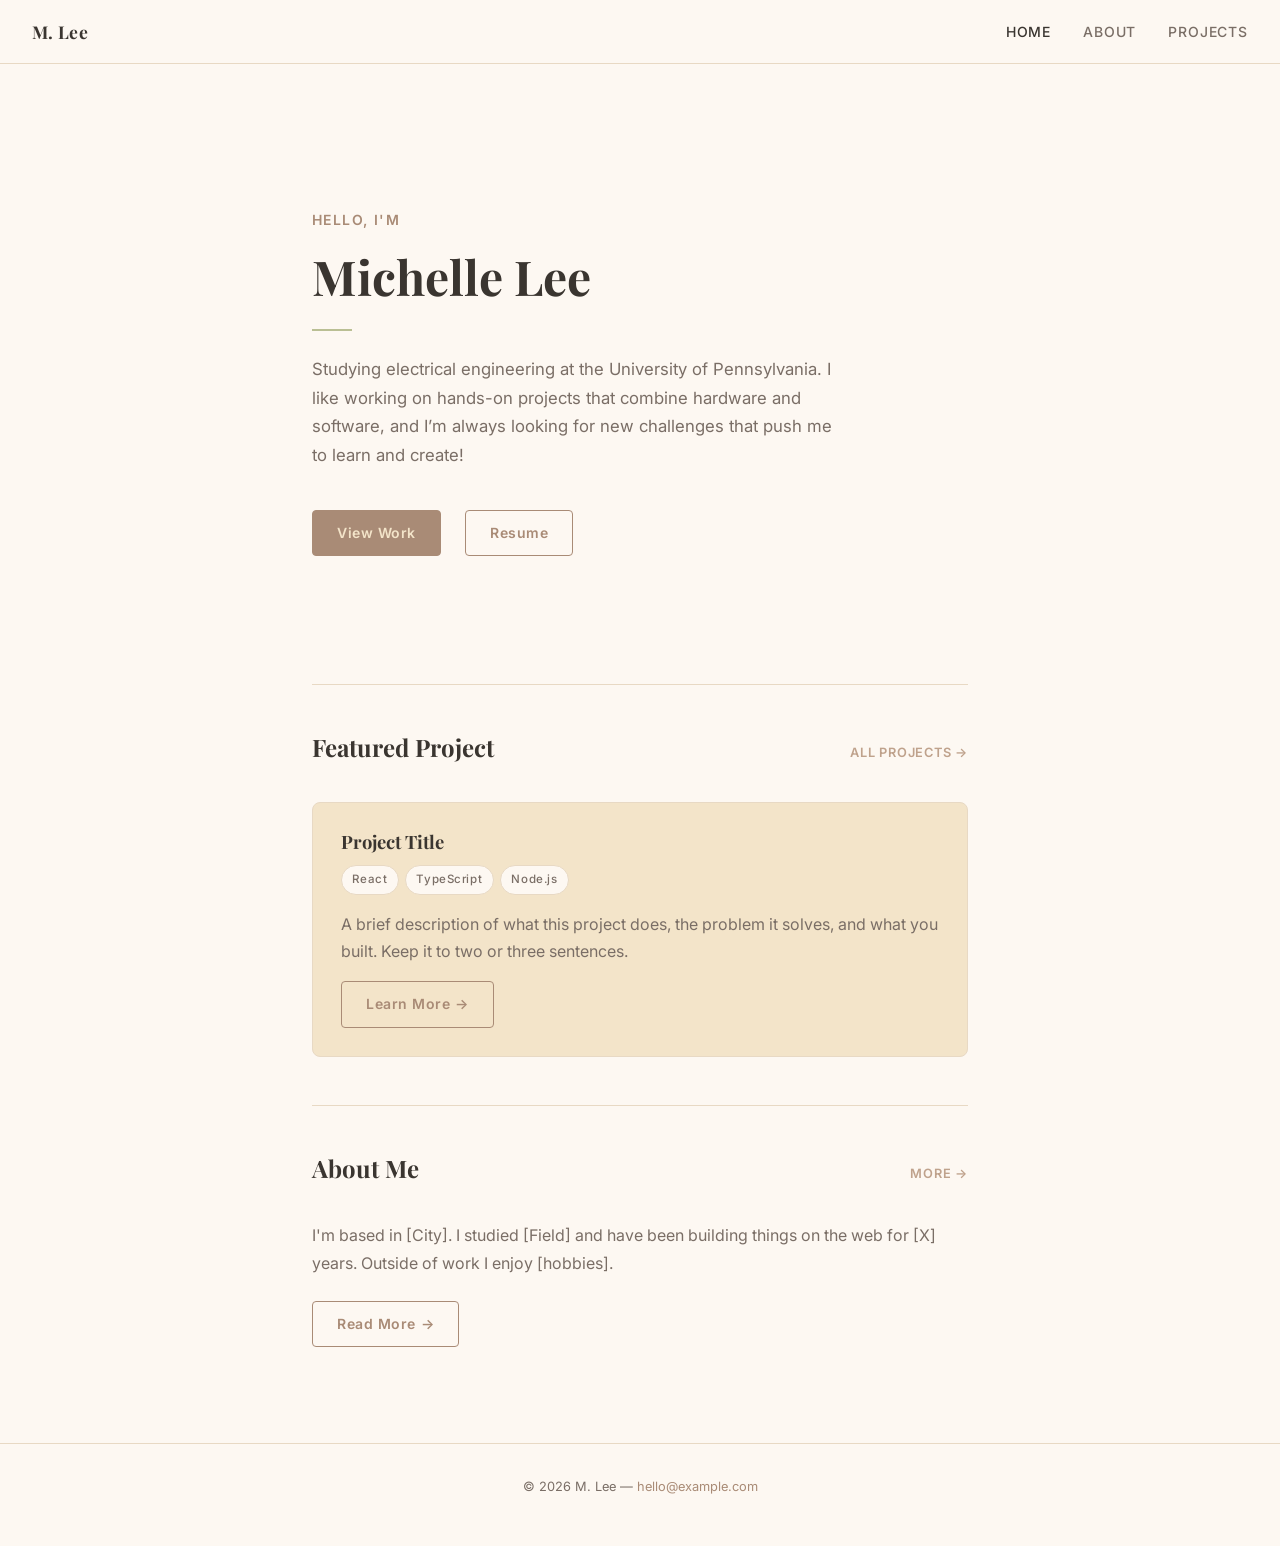
==== index.html @ f1407e78 "update about me" ====
<!DOCTYPE html>
<html lang="en">
<head>
  <meta charset="UTF-8" />
  <meta name="viewport" content="width=device-width, initial-scale=1.0" />
  <title>M. Lee — Portfolio</title>
  <link rel="preconnect" href="https://fonts.googleapis.com" />
  <link rel="preconnect" href="https://fonts.gstatic.com" crossorigin />
  <link href="https://fonts.googleapis.com/css2?family=Inter:wght@400;500;600&family=Playfair+Display:wght@700&display=swap" rel="stylesheet" />
  <link rel="stylesheet" href="style.css" />
</head>
<body>

  <nav>
    <a href="index.html" class="nav-logo">M. Lee</a>
    <ul class="nav-links">
      <li><a href="index.html" class="active">Home</a></li>
      <li><a href="about.html">About</a></li>
      <li><a href="projects.html">Projects</a></li>
    </ul>
  </nav>

  <main class="page">

    <!-- Hero -->
    <section class="hero">
      <p class="hero-greeting">Hello, I'm</p>
      <h1>Michelle Lee</h1>
      <div class="divider"></div>
      <p class="hero-sub">
        Studying electrical engineering at the University of Pennsylvania. I like 
        working on hands-on projects that combine hardware and software, and I’m 
        always looking for new challenges that push me to learn and create!
      </p>
      <div class="hero-actions">
        <a href="projects.html" class="btn btn-primary">View Work</a>
        <a href="resume.pdf" class="btn btn-outline" target="_blank">Resume</a>
      </div>
    </section>

    <!-- Featured project teaser -->
    <section class="section">
      <div class="section-header">
        <h2>Featured Project</h2>
        <a href="projects.html" class="section-link">All Projects →</a>
      </div>
      <div class="featured-card">
        <h3>Project Title</h3>
        <div class="tag-list">
          <span class="tag">React</span>
          <span class="tag">TypeScript</span>
          <span class="tag">Node.js</span>
        </div>
        <p>
          A brief description of what this project does, the problem it solves,
          and what you built. Keep it to two or three sentences.
        </p>
        <a href="projects.html" class="btn btn-outline" style="margin-left:0;">Learn More →</a>
      </div>
    </section>

    <!-- About teaser -->
    <section class="section">
      <div class="section-header">
        <h2>About Me</h2>
        <a href="about.html" class="section-link">More →</a>
      </div>
      <p>
        I'm based in [City]. I studied [Field] and have been building things on
        the web for [X] years. Outside of work I enjoy [hobbies].
      </p>
      <a href="about.html" class="btn btn-outline" style="margin-left:0; margin-top:0.5rem;">Read More →</a>
    </section>

  </main>

  <footer>
    <p>
      &copy; 2026 M. Lee &mdash;
      <a href="mailto:hello@example.com">hello@example.com</a>
    </p>
  </footer>

</body>
</html>
---- style.css ----
/* =====================
   Reset & Base
   ===================== */
*, *::before, *::after {
  box-sizing: border-box;
  margin: 0;
  padding: 0;
}

:root {
  --clay:    #A98B76;
  --sand:    #BFA28C;
  --cream:   #F3E4C9;
  --sage:    #BABF94;
  --text:    #3a3530;
  --muted:   #7a6e66;
  --bg:      #fdf8f2;
  --border:  #e8d9c4;

  --font-sans: 'Inter', system-ui, sans-serif;
  --font-serif: 'Playfair Display', Georgia, serif;

  --max-w: 720px;
  --nav-h: 64px;
}

html {
  scroll-behavior: smooth;
}

body {
  font-family: var(--font-sans);
  background: var(--bg);
  color: var(--text);
  line-height: 1.7;
  font-size: 16px;
}

img {
  display: block;
  max-width: 100%;
}

a {
  color: var(--clay);
  text-decoration: none;
  transition: color 0.2s;
}

a:hover {
  color: var(--text);
}

/* =====================
   Nav
   ===================== */
nav {
  position: sticky;
  top: 0;
  z-index: 100;
  height: var(--nav-h);
  background: var(--bg);
  border-bottom: 1px solid var(--border);
  display: flex;
  align-items: center;
  justify-content: space-between;
  padding: 0 2rem;
}

.nav-logo {
  font-family: var(--font-serif);
  font-size: 1.1rem;
  font-weight: 700;
  color: var(--text);
  letter-spacing: 0.02em;
}

.nav-links {
  display: flex;
  gap: 2rem;
  list-style: none;
}

.nav-links a {
  font-size: 0.875rem;
  letter-spacing: 0.06em;
  text-transform: uppercase;
  color: var(--muted);
  font-weight: 500;
}

.nav-links a:hover,
.nav-links a.active {
  color: var(--text);
}

/* =====================
   Page Wrapper
   ===================== */
.page {
  max-width: var(--max-w);
  margin: 0 auto;
  padding: 4rem 2rem 6rem;
}

/* =====================
   Typography
   ===================== */
h1, h2, h3 {
  font-family: var(--font-serif);
  font-weight: 700;
  line-height: 1.2;
  color: var(--text);
}

h1 { font-size: clamp(2rem, 5vw, 3rem); }
h2 { font-size: 1.5rem; margin-bottom: 1rem; }
h3 { font-size: 1.1rem; margin-bottom: 0.4rem; }

p { color: var(--muted); margin-bottom: 1rem; }

.label {
  font-size: 0.75rem;
  letter-spacing: 0.1em;
  text-transform: uppercase;
  color: var(--sand);
  font-weight: 600;
  margin-bottom: 0.75rem;
  display: block;
}

/* =====================
   Divider
   ===================== */
.divider {
  width: 40px;
  height: 2px;
  background: var(--sage);
  margin: 1.5rem 0;
}

/* =====================
   HOME — Hero
   ===================== */
.hero {
  padding-top: 5rem;
  padding-bottom: 5rem;
}

.hero-greeting {
  font-size: 0.875rem;
  letter-spacing: 0.1em;
  text-transform: uppercase;
  color: var(--clay);
  font-weight: 600;
  margin-bottom: 1rem;
}

.hero h1 {
  margin-bottom: 1.25rem;
}

.hero-sub {
  font-size: 1.05rem;
  max-width: 520px;
  margin-bottom: 2.5rem;
}

.btn {
  display: inline-block;
  padding: 0.65rem 1.5rem;
  font-size: 0.875rem;
  font-weight: 600;
  letter-spacing: 0.04em;
  border-radius: 4px;
  transition: background 0.2s, color 0.2s, border-color 0.2s;
}

.btn-primary {
  background: var(--clay);
  color: var(--cream);
  border: 1px solid var(--clay);
}

.btn-primary:hover {
  background: var(--text);
  border-color: var(--text);
  color: var(--cream);
}

.btn-outline {
  background: transparent;
  color: var(--clay);
  border: 1px solid var(--clay);
  margin-left: 0.75rem;
}

.btn-outline:hover {
  background: var(--clay);
  color: var(--cream);
}

.hero-actions {
  display: flex;
  flex-wrap: wrap;
  gap: 0.75rem;
  align-items: center;
}

/* =====================
   HOME — Teaser Sections
   ===================== */
.section {
  border-top: 1px solid var(--border);
  padding-top: 3rem;
  margin-top: 3rem;
}

.section-header {
  display: flex;
  align-items: baseline;
  justify-content: space-between;
  margin-bottom: 1.5rem;
}

.section-link {
  font-size: 0.8rem;
  letter-spacing: 0.06em;
  text-transform: uppercase;
  color: var(--sand);
  font-weight: 600;
}

.section-link:hover {
  color: var(--clay);
}

/* Featured project card on home */
.featured-card {
  background: var(--cream);
  border: 1px solid var(--border);
  border-radius: 8px;
  padding: 1.75rem;
}

.featured-card h3 {
  font-size: 1.15rem;
}

.tag-list {
  display: flex;
  flex-wrap: wrap;
  gap: 0.4rem;
  margin: 0.75rem 0 1rem;
}

.tag {
  font-size: 0.72rem;
  letter-spacing: 0.05em;
  padding: 0.25rem 0.65rem;
  border-radius: 20px;
  background: var(--bg);
  border: 1px solid var(--border);
  color: var(--muted);
  font-weight: 500;
}

/* =====================
   ABOUT
   ===================== */
.about-intro {
  display: grid;
  gap: 2.5rem;
}

.about-photo {
  width: 160px;
  height: 160px;
  border-radius: 50%;
  object-fit: cover;
  border: 3px solid var(--border);
  background: var(--cream);
}

.about-photo-placeholder {
  width: 160px;
  height: 160px;
  border-radius: 50%;
  background: var(--cream);
  border: 3px solid var(--border);
  display: flex;
  align-items: center;
  justify-content: center;
  font-size: 3rem;
  color: var(--sand);
  flex-shrink: 0;
}

.about-text h1 {
  margin-bottom: 0.5rem;
}

.skills-grid {
  display: grid;
  grid-template-columns: repeat(auto-fill, minmax(140px, 1fr));
  gap: 0.5rem;
  margin-top: 0.75rem;
}

.skill-item {
  background: var(--cream);
  border: 1px solid var(--border);
  border-radius: 6px;
  padding: 0.5rem 0.75rem;
  font-size: 0.85rem;
  color: var(--muted);
  font-weight: 500;
}

.experience-list {
  list-style: none;
  margin-top: 0.75rem;
}

.experience-list li {
  padding: 1.25rem 0;
  border-bottom: 1px solid var(--border);
  display: grid;
  grid-template-columns: 1fr auto;
  gap: 0.25rem 1rem;
}

.experience-list li:last-child {
  border-bottom: none;
}

.exp-role {
  font-weight: 600;
  color: var(--text);
  font-size: 0.95rem;
}

.exp-company {
  color: var(--clay);
  font-size: 0.875rem;
}

.exp-period {
  font-size: 0.8rem;
  color: var(--sand);
  text-align: right;
  white-space: nowrap;
  grid-row: span 2;
  align-self: center;
}

/* =====================
   PROJECTS
   ===================== */
.projects-grid {
  display: grid;
  gap: 1.25rem;
  margin-top: 1rem;
}

.project-card {
  background: var(--cream);
  border: 1px solid var(--border);
  border-radius: 8px;
  padding: 1.75rem;
  transition: border-color 0.2s, box-shadow 0.2s;
}

.project-card:hover {
  border-color: var(--sand);
  box-shadow: 0 4px 16px rgba(169, 139, 118, 0.12);
}

.project-card-header {
  display: flex;
  align-items: flex-start;
  justify-content: space-between;
  gap: 1rem;
  margin-bottom: 0.5rem;
}

.project-links {
  display: flex;
  gap: 0.75rem;
  flex-shrink: 0;
}

.project-link {
  font-size: 0.78rem;
  letter-spacing: 0.05em;
  text-transform: uppercase;
  font-weight: 600;
  color: var(--sand);
}

.project-link:hover {
  color: var(--clay);
}

/* =====================
   Footer
   ===================== */
footer {
  border-top: 1px solid var(--border);
  padding: 2rem;
  text-align: center;
  font-size: 0.8rem;
  color: var(--sand);
}

footer a {
  color: var(--clay);
}

/* =====================
   Responsive
   ===================== */
@media (max-width: 600px) {
  nav {
    padding: 0 1.25rem;
  }

  .page {
    padding: 2.5rem 1.25rem 4rem;
  }

  .btn-outline {
    margin-left: 0;
  }

  .experience-list li {
    grid-template-columns: 1fr;
  }

  .exp-period {
    text-align: left;
    grid-row: auto;
  }
}
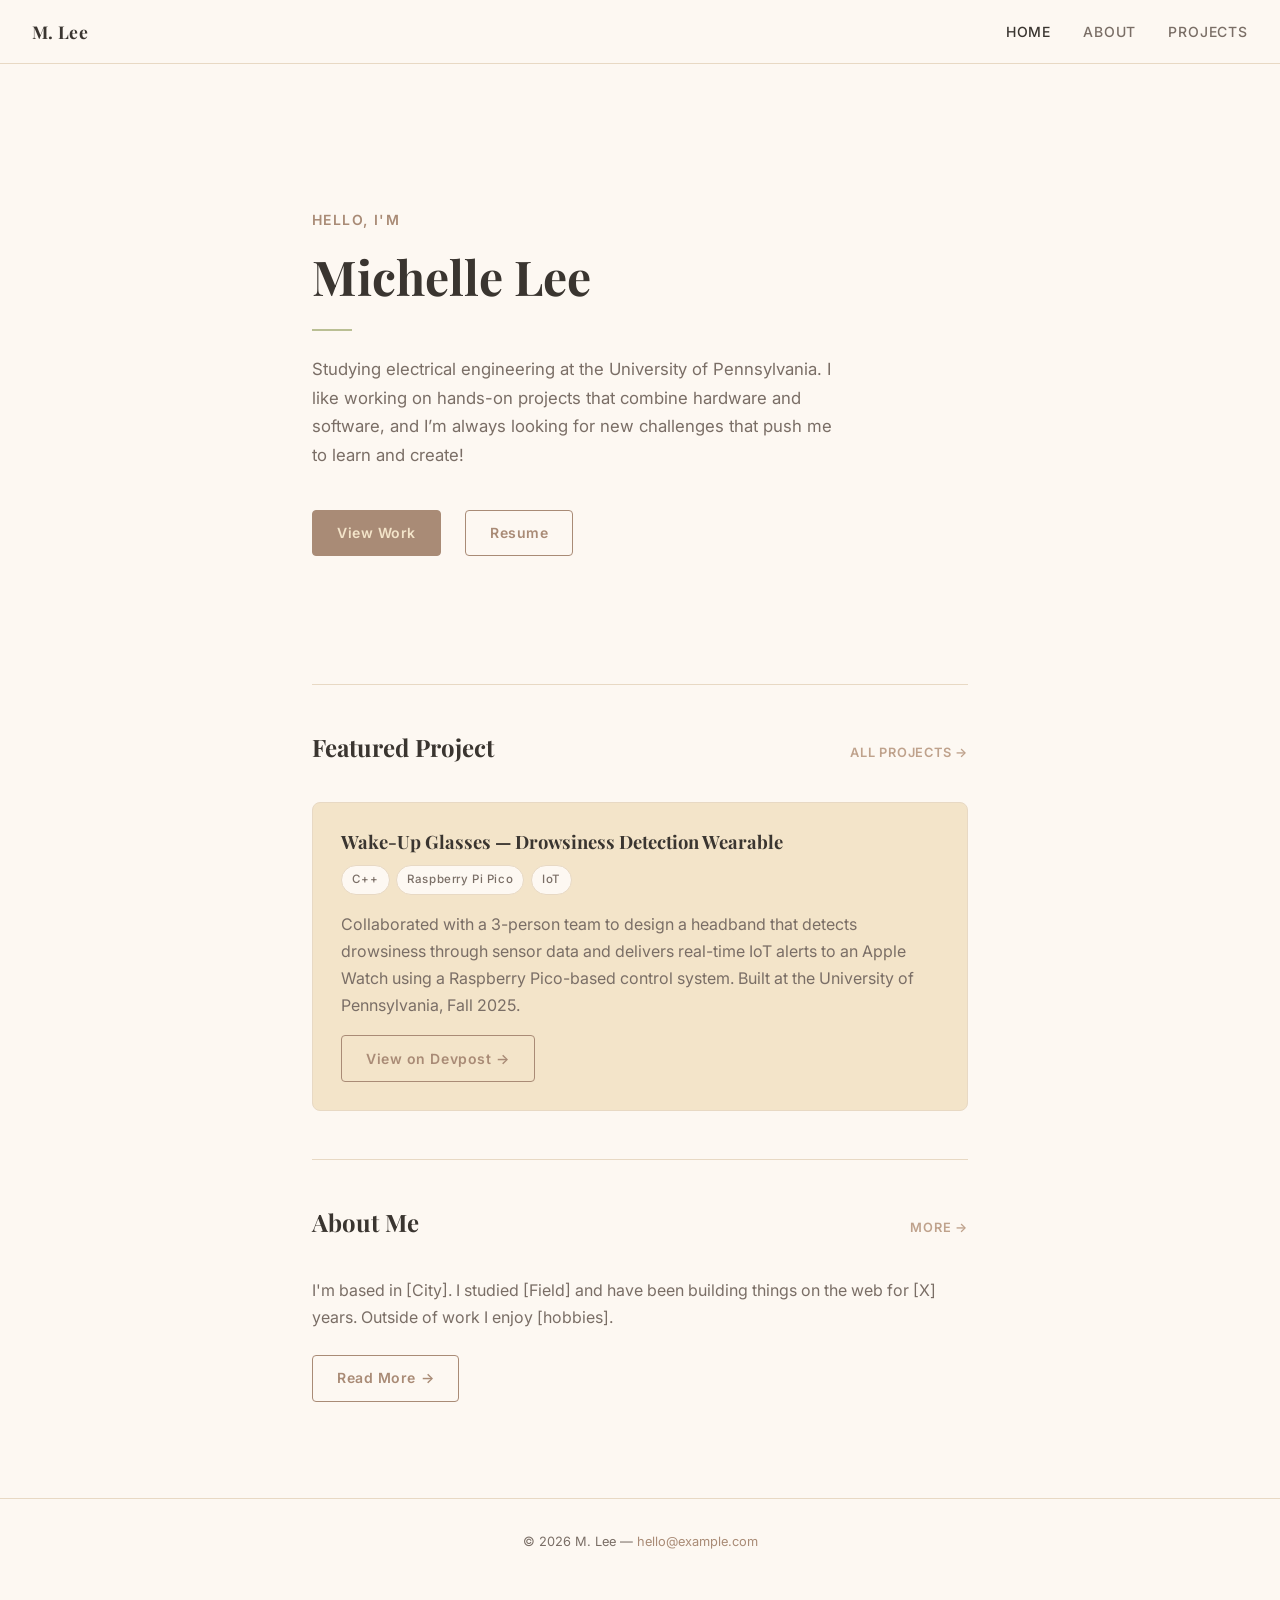
==== commit eff7927d: "added projects and revised about me" ====
--- a/index.html
+++ b/index.html
@@ -45,17 +45,16 @@
         <a href="projects.html" class="section-link">All Projects →</a>
       </div>
       <div class="featured-card">
-        <h3>Project Title</h3>
+        <h3>Wake-Up Glasses — Drowsiness Detection Wearable</h3>
         <div class="tag-list">
-          <span class="tag">React</span>
-          <span class="tag">TypeScript</span>
-          <span class="tag">Node.js</span>
+          <span class="tag">C++</span>
+          <span class="tag">Raspberry Pi Pico</span>
+          <span class="tag">IoT</span>
         </div>
         <p>
-          A brief description of what this project does, the problem it solves,
-          and what you built. Keep it to two or three sentences.
+          Collaborated with a 3-person team to design a headband that detects drowsiness through sensor data and delivers real-time IoT alerts to an Apple Watch using a Raspberry Pico-based control system. Built at the University of Pennsylvania, Fall 2025.
         </p>
-        <a href="projects.html" class="btn btn-outline" style="margin-left:0;">Learn More →</a>
+        <a href="https://devpost.com/software/wake-up-glasses" class="btn btn-outline" style="margin-left:0;" target="_blank">View on Devpost →</a>
       </div>
     </section>
 
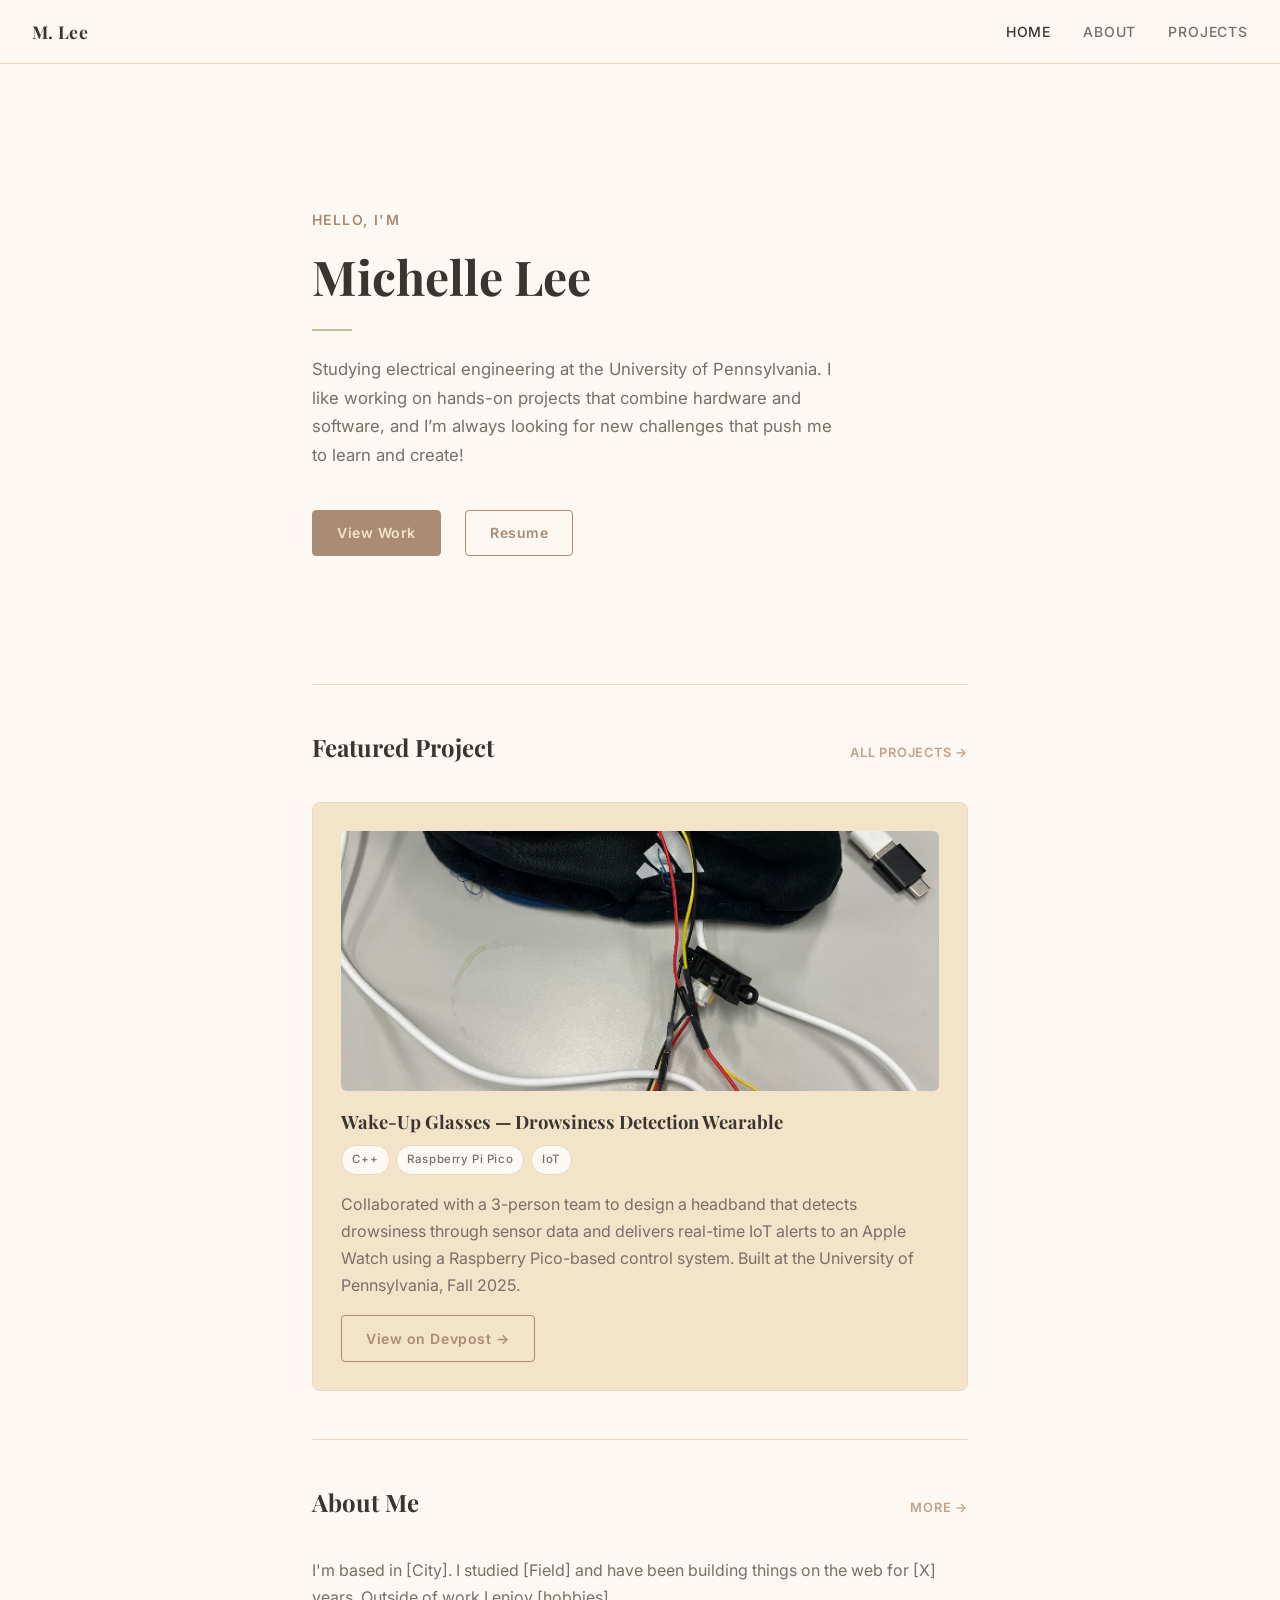
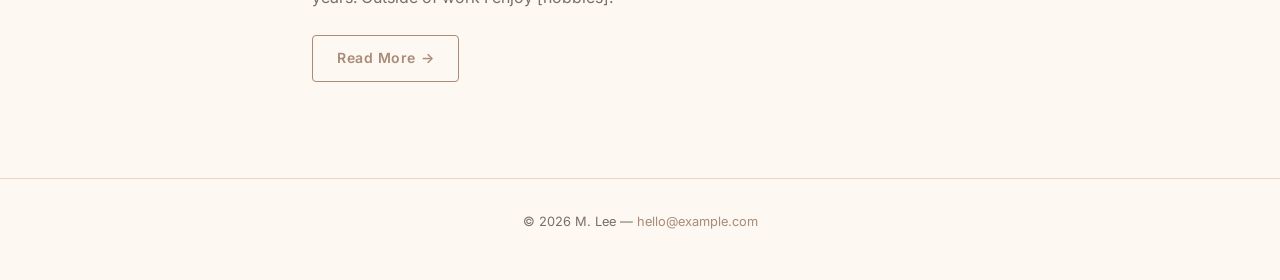
==== commit 8b2552df: "edit projects" ====
--- a/index.html
+++ b/index.html
@@ -45,6 +45,7 @@
         <a href="projects.html" class="section-link">All Projects →</a>
       </div>
       <div class="featured-card">
+        <img src="images/wake-up-glasses.png" alt="Wake-Up Glasses prototype — headband with Raspberry Pi Pico and sensor wiring" style="width:100%; border-radius:6px; margin-bottom:1.25rem; object-fit:cover; max-height:260px;">
         <h3>Wake-Up Glasses — Drowsiness Detection Wearable</h3>
         <div class="tag-list">
           <span class="tag">C++</span>
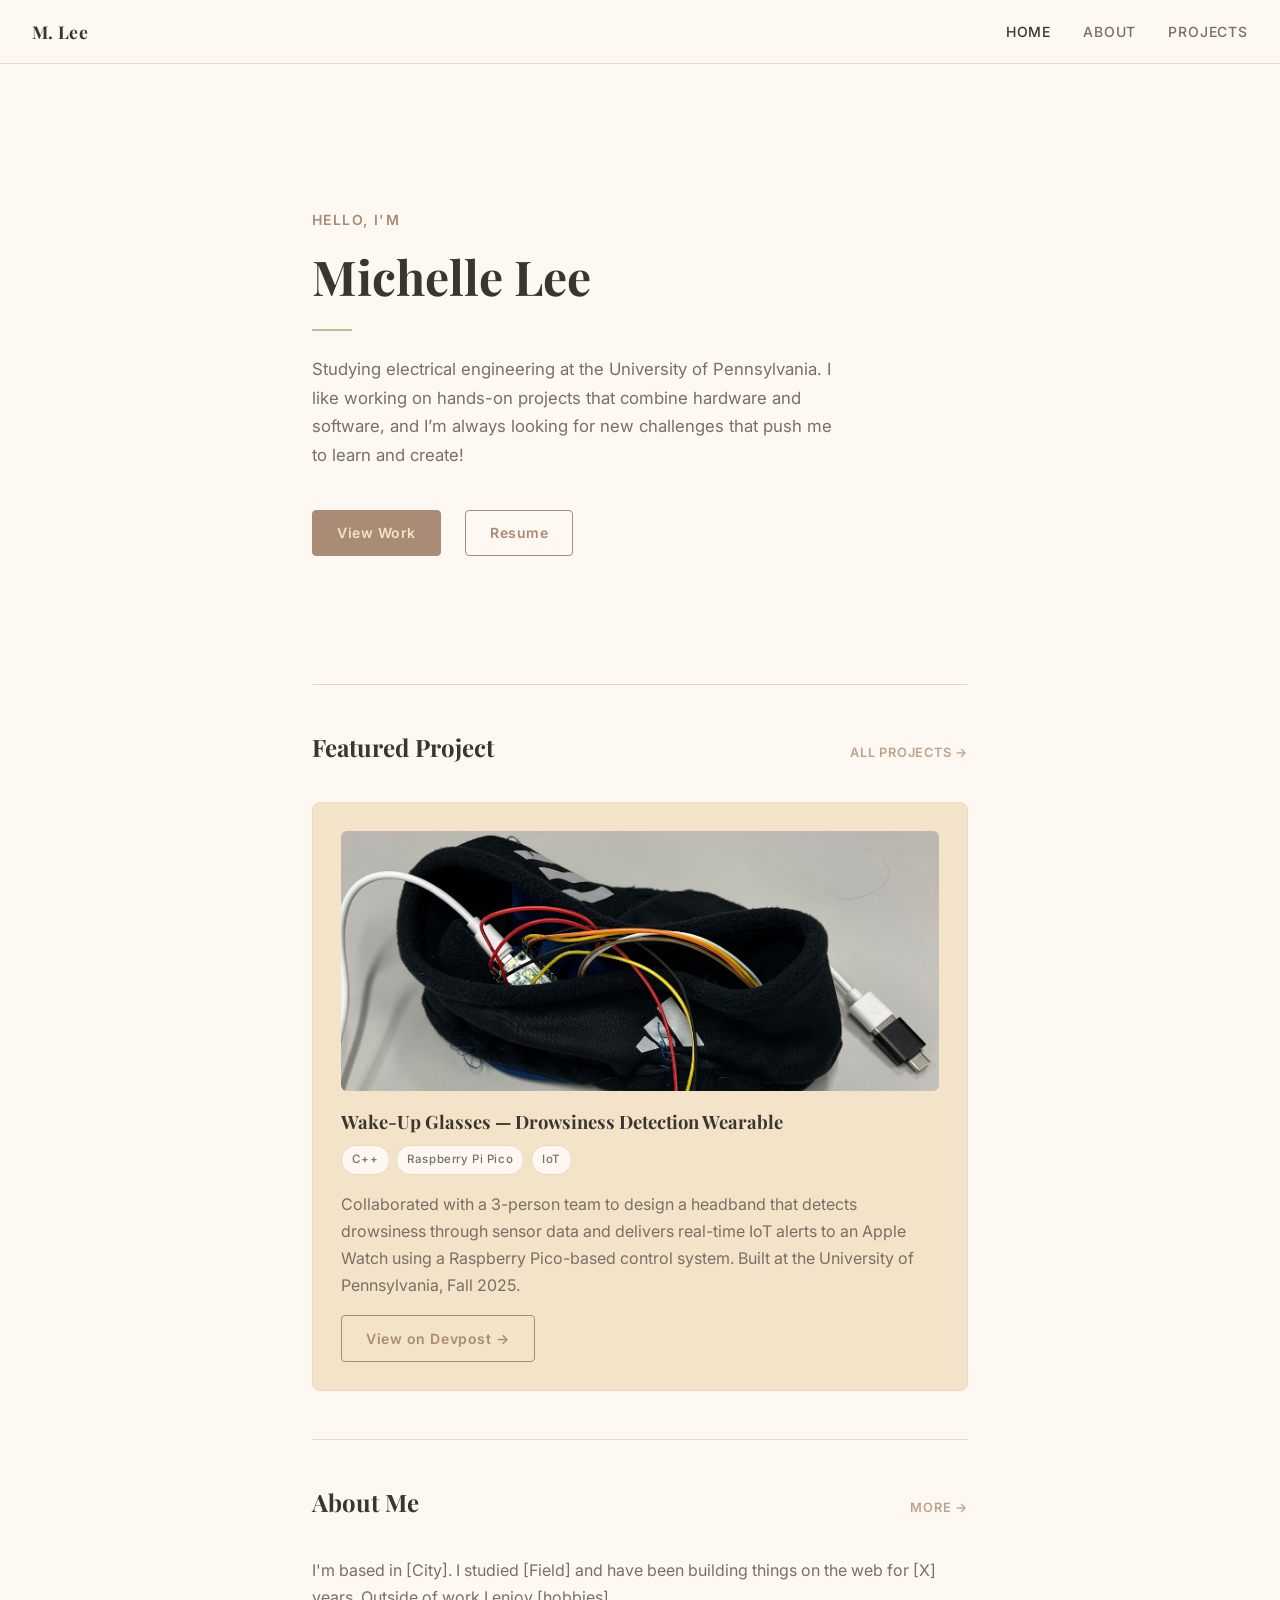
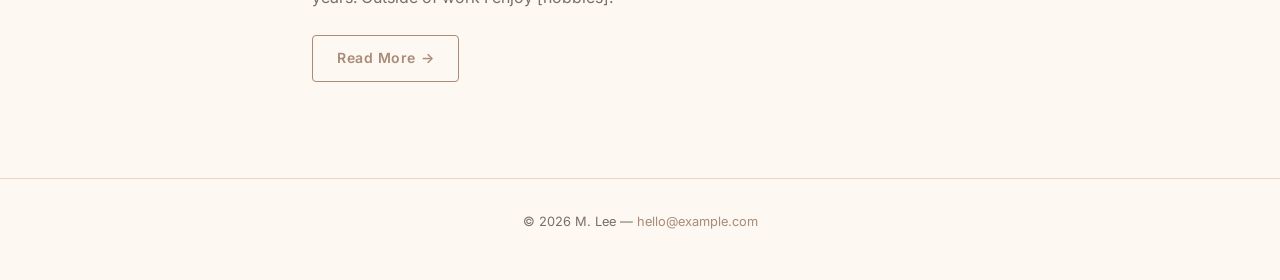
==== commit 0b19a319: "recenter project image" ====
--- a/index.html
+++ b/index.html
@@ -45,7 +45,7 @@
         <a href="projects.html" class="section-link">All Projects →</a>
       </div>
       <div class="featured-card">
-        <img src="images/wake-up-glasses.png" alt="Wake-Up Glasses prototype — headband with Raspberry Pi Pico and sensor wiring" style="width:100%; border-radius:6px; margin-bottom:1.25rem; object-fit:cover; max-height:260px;">
+        <img src="images/wake-up-glasses.png" alt="Wake-Up Glasses prototype — headband with Raspberry Pi Pico and sensor wiring" style="width:100%; border-radius:6px; margin-bottom:1.25rem; object-fit:cover; object-position:top; max-height:260px;">
         <h3>Wake-Up Glasses — Drowsiness Detection Wearable</h3>
         <div class="tag-list">
           <span class="tag">C++</span>
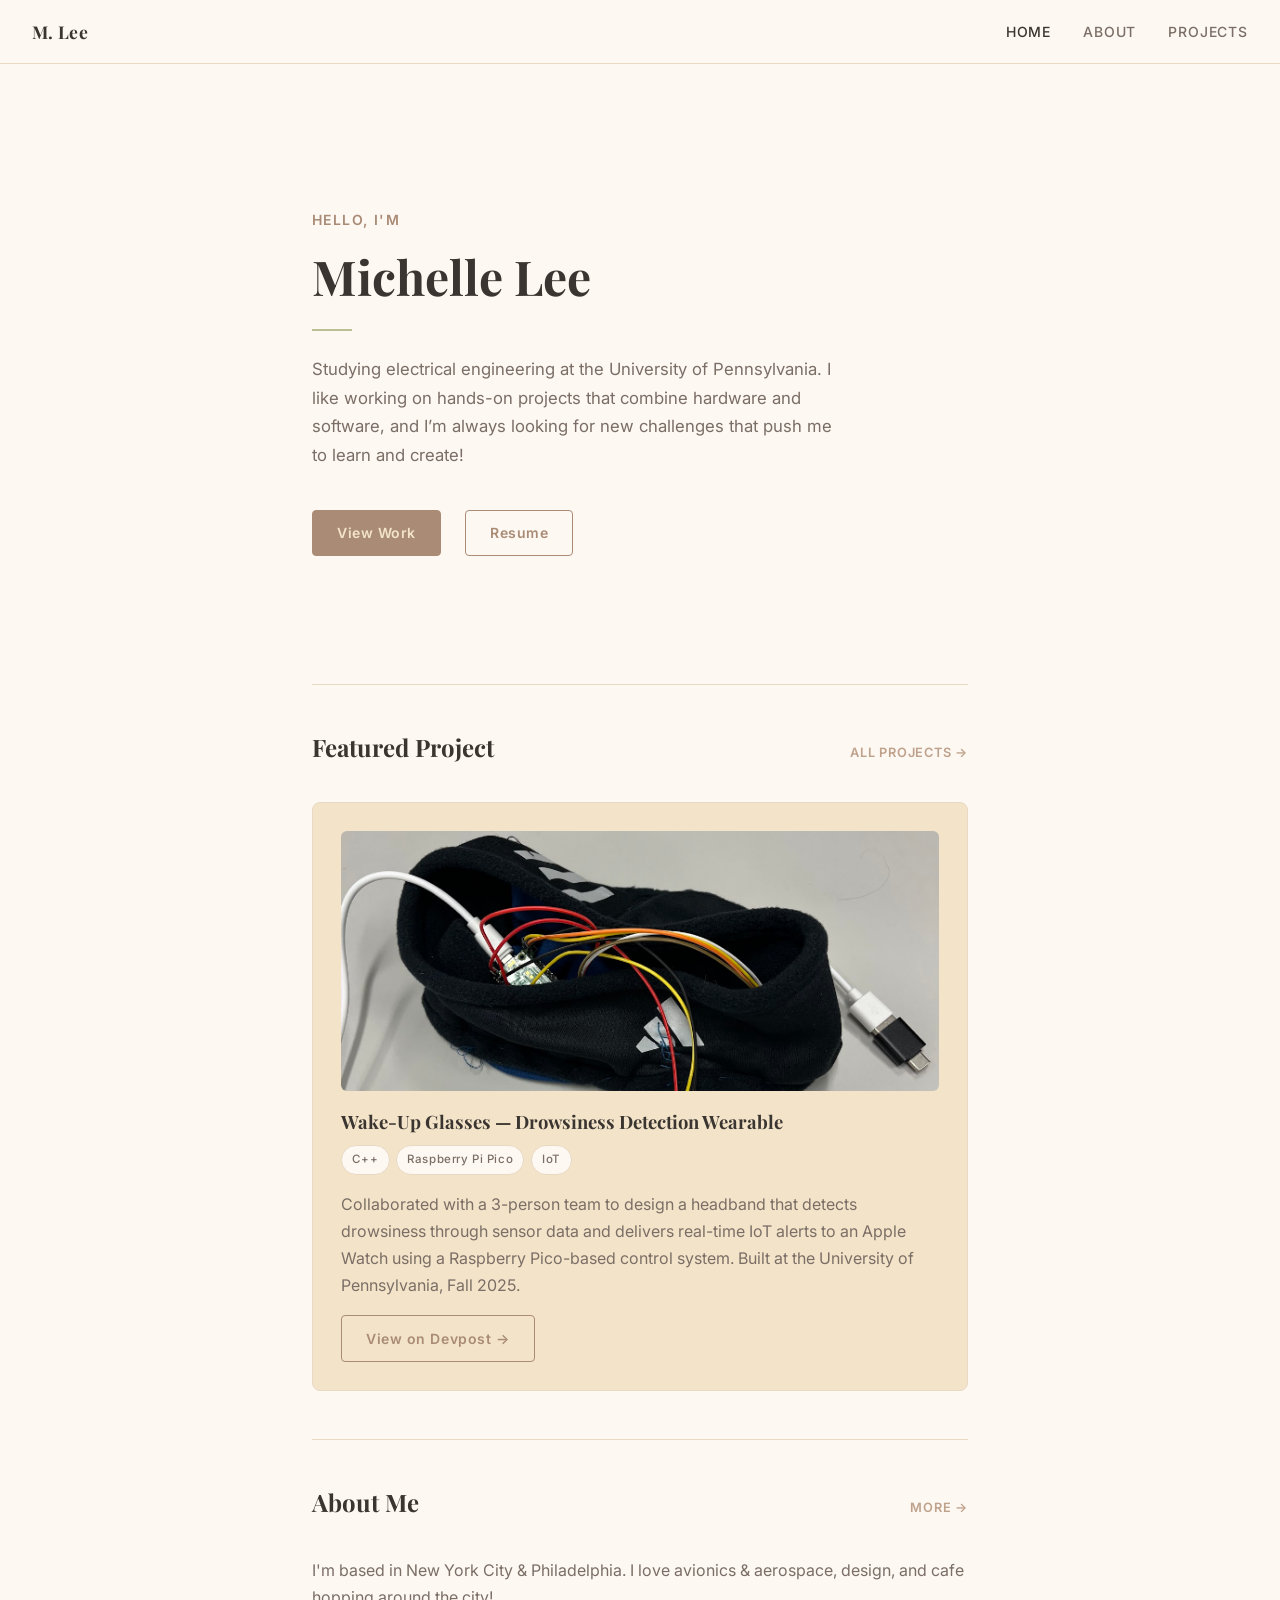
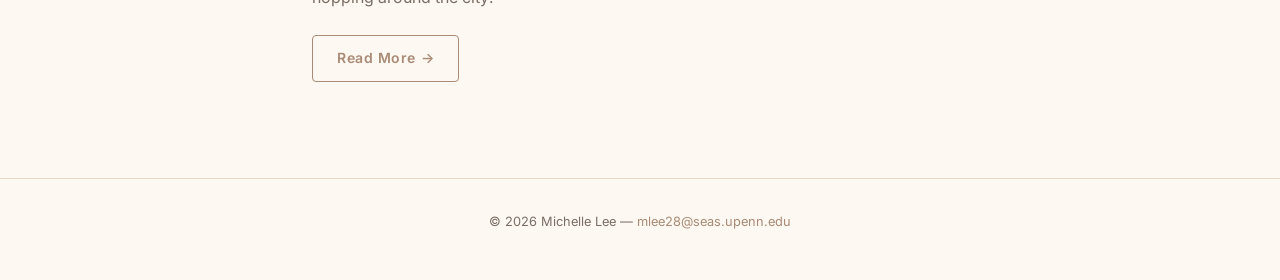
==== commit 6594c7c1: "update about me" ====
--- a/index.html
+++ b/index.html
@@ -66,8 +66,8 @@
         <a href="about.html" class="section-link">More →</a>
       </div>
       <p>
-        I'm based in [City]. I studied [Field] and have been building things on
-        the web for [X] years. Outside of work I enjoy [hobbies].
+        I'm based in New York City & Philadelphia. I love avionics & aerospace, design,
+        and cafe hopping around the city!
       </p>
       <a href="about.html" class="btn btn-outline" style="margin-left:0; margin-top:0.5rem;">Read More →</a>
     </section>
@@ -76,8 +76,8 @@
 
   <footer>
     <p>
-      &copy; 2026 M. Lee &mdash;
-      <a href="mailto:hello@example.com">hello@example.com</a>
+      &copy; 2026 Michelle Lee &mdash;
+      <a href="mailto:hello@example.com">mlee28@seas.upenn.edu</a>
     </p>
   </footer>
 
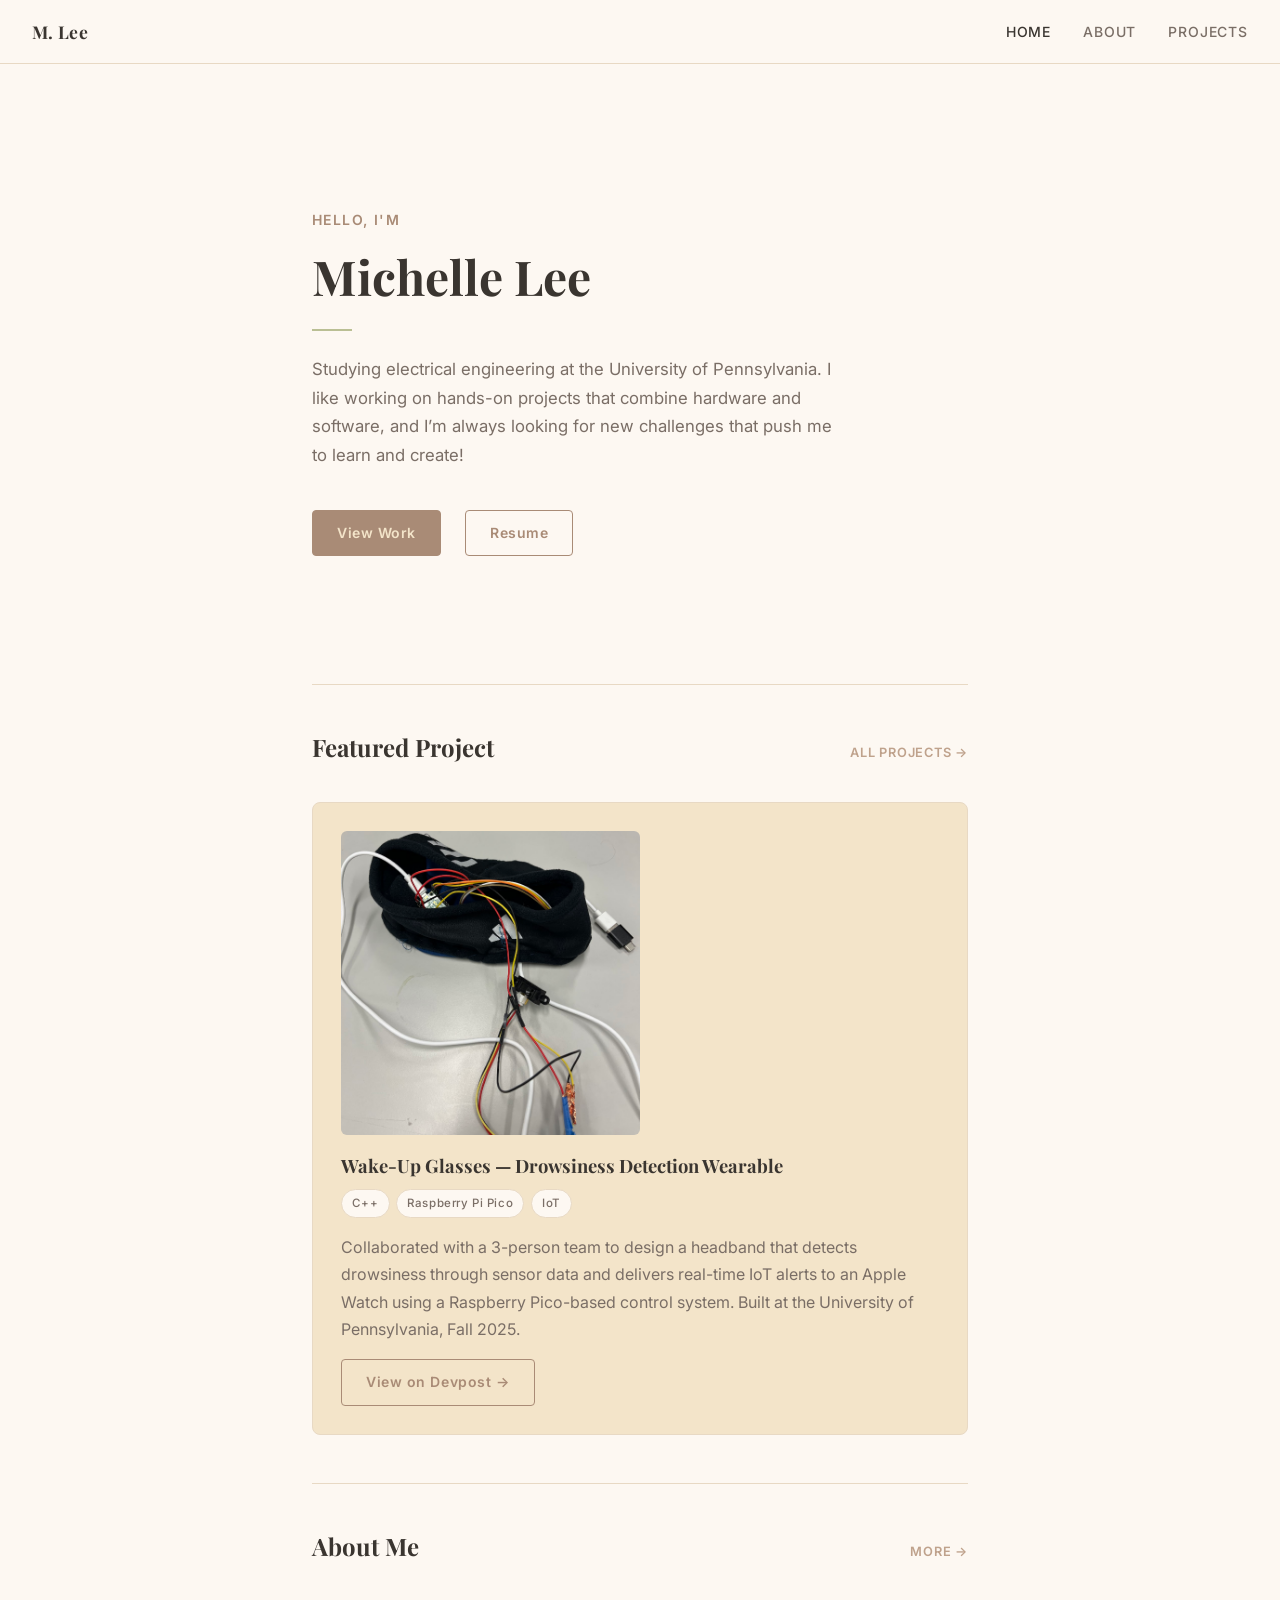
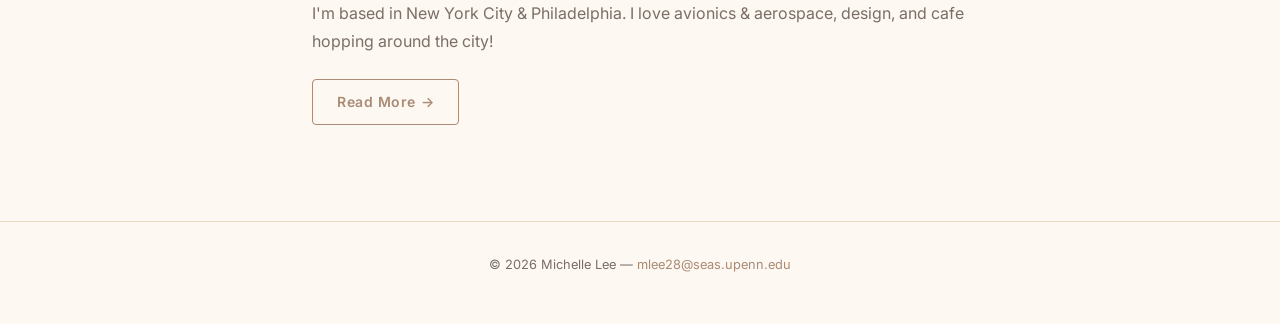
==== commit efabb6ad: "crop image" ====
--- a/index.html
+++ b/index.html
@@ -45,7 +45,7 @@
         <a href="projects.html" class="section-link">All Projects →</a>
       </div>
       <div class="featured-card">
-        <img src="images/wake-up-glasses.png" alt="Wake-Up Glasses prototype — headband with Raspberry Pi Pico and sensor wiring" style="width:100%; border-radius:6px; margin-bottom:1.25rem; object-fit:cover; object-position:top; max-height:260px;">
+        <img src="images/wake-up-glasses.png" alt="Wake-Up Glasses prototype — headband with Raspberry Pi Pico and sensor wiring" style="width:50%; border-radius:6px; margin-bottom:1.25rem;">
         <h3>Wake-Up Glasses — Drowsiness Detection Wearable</h3>
         <div class="tag-list">
           <span class="tag">C++</span>
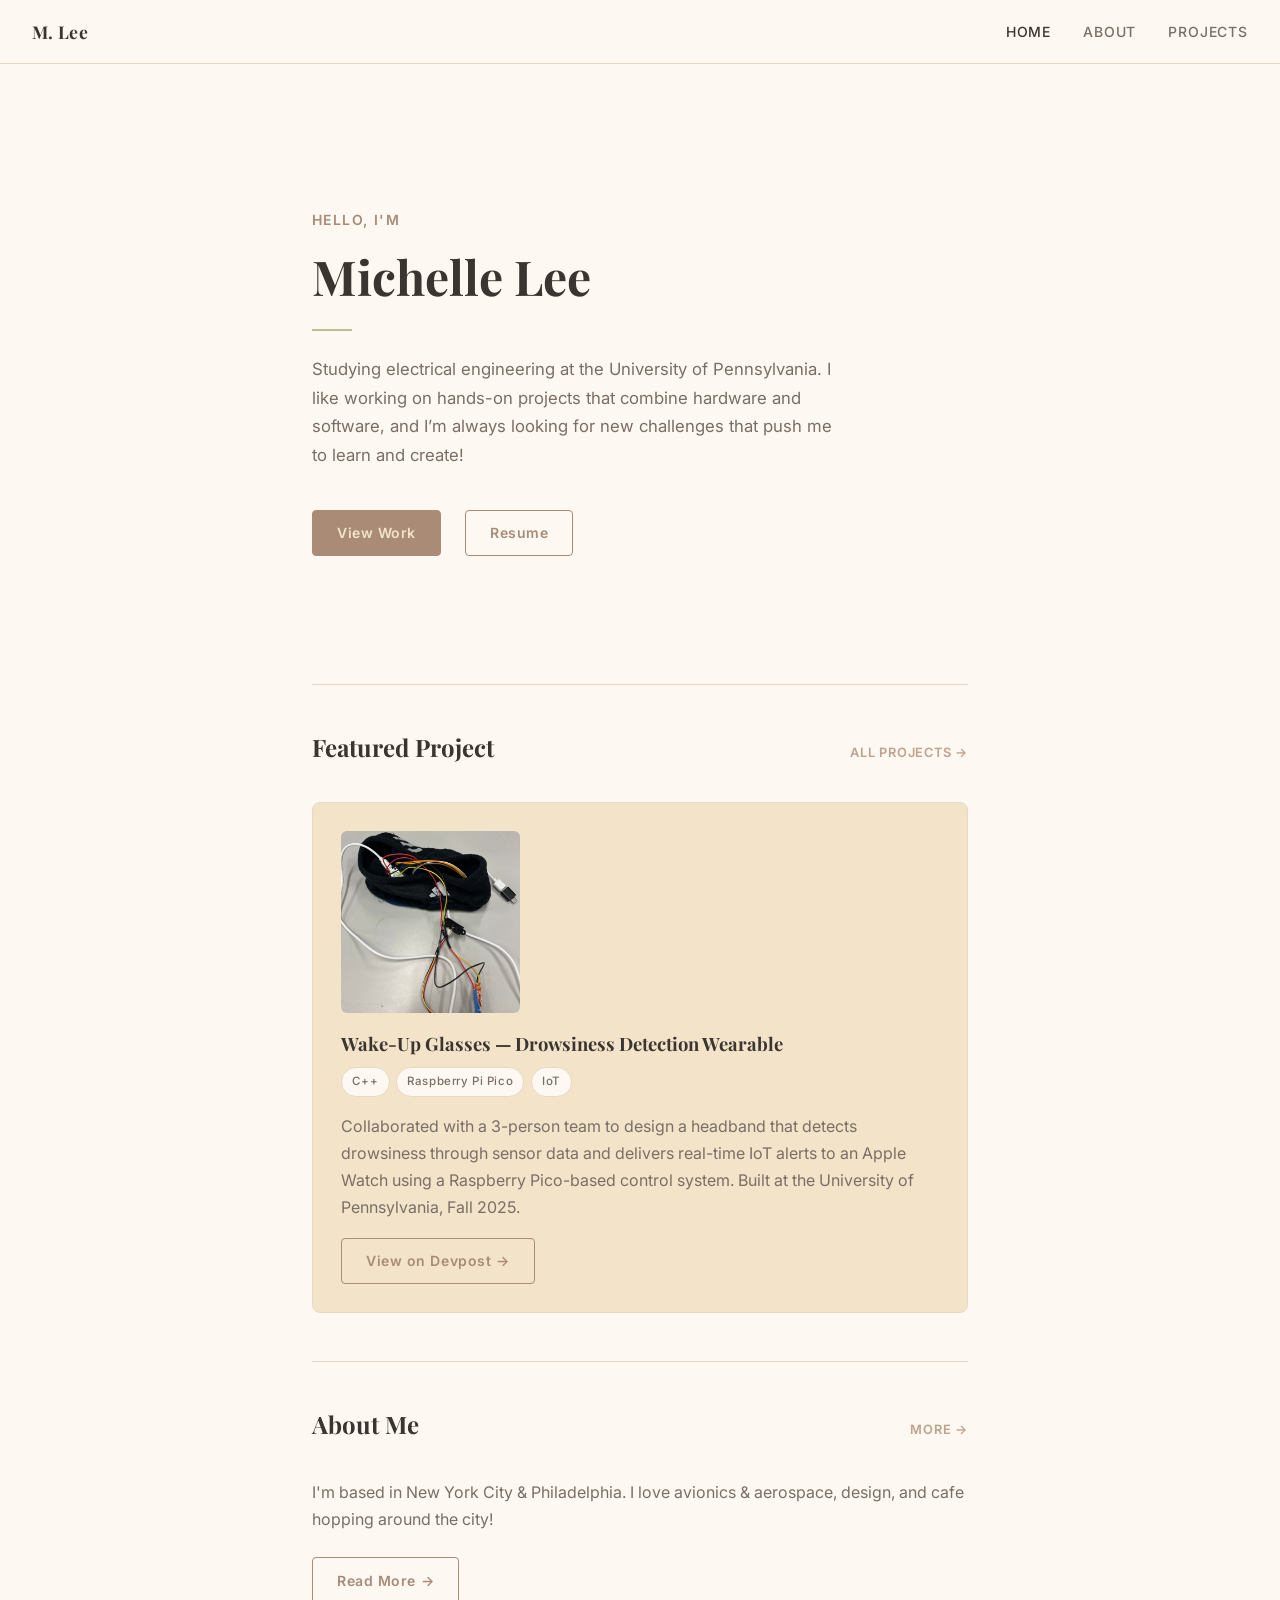
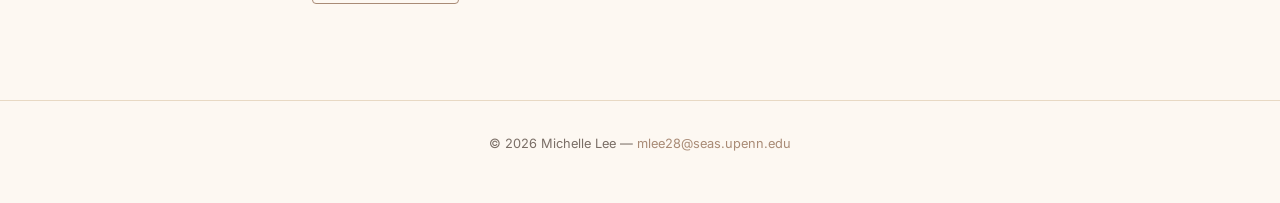
==== commit 9d789de9: "add projects" ====
--- a/index.html
+++ b/index.html
@@ -45,7 +45,7 @@
         <a href="projects.html" class="section-link">All Projects →</a>
       </div>
       <div class="featured-card">
-        <img src="images/wake-up-glasses.png" alt="Wake-Up Glasses prototype — headband with Raspberry Pi Pico and sensor wiring" style="width:50%; border-radius:6px; margin-bottom:1.25rem;">
+        <img src="images/wake-up-glasses.png" alt="Wake-Up Glasses prototype — headband with Raspberry Pi Pico and sensor wiring" style="width:30%; border-radius:6px; margin-bottom:1.25rem;">
         <h3>Wake-Up Glasses — Drowsiness Detection Wearable</h3>
         <div class="tag-list">
           <span class="tag">C++</span>
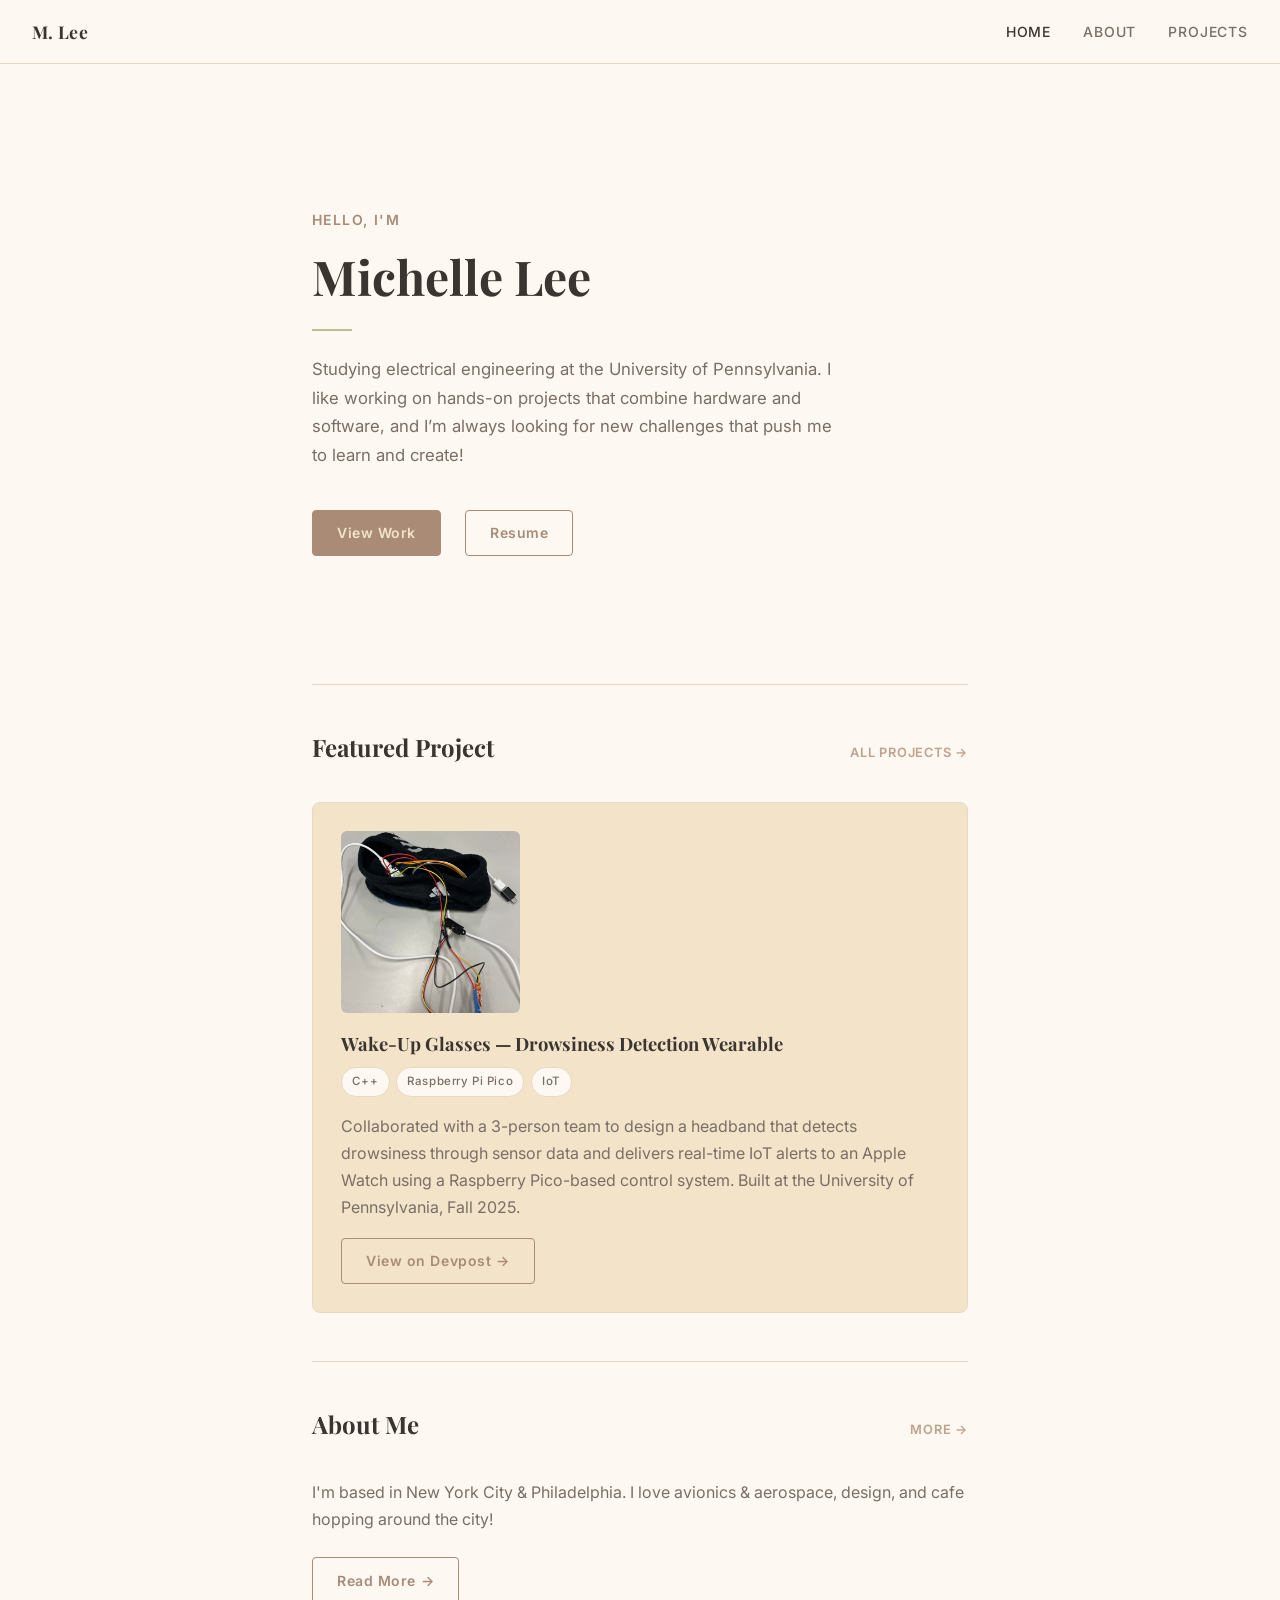
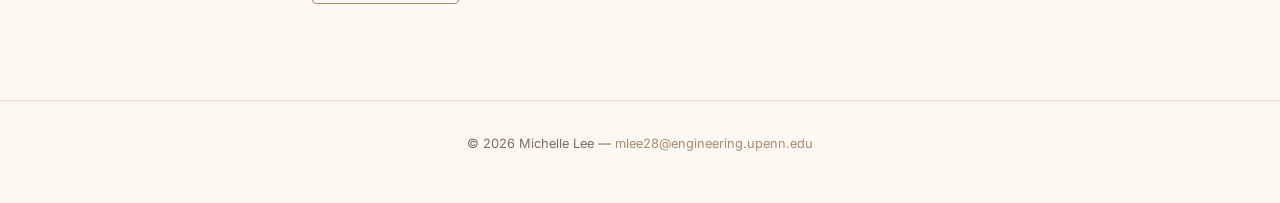
==== commit dc6861cc: "change email" ====
--- a/index.html
+++ b/index.html
@@ -77,7 +77,7 @@
   <footer>
     <p>
       &copy; 2026 Michelle Lee &mdash;
-      <a href="mailto:hello@example.com">mlee28@seas.upenn.edu</a>
+      <a href="mailto:hello@example.com">mlee28@engineering.upenn.edu</a>
     </p>
   </footer>
 
--- a/style.css
+++ b/style.css
@@ -338,11 +338,14 @@
   font-weight: 600;
   color: var(--text);
   font-size: 0.95rem;
+  grid-row: span 2;
+  align-self: center;
 }
 
 .exp-company {
   color: var(--clay);
   font-size: 0.875rem;
+  text-align: right;
 }
 
 .exp-period {
@@ -350,8 +353,6 @@
   color: var(--sand);
   text-align: right;
   white-space: nowrap;
-  grid-row: span 2;
-  align-self: center;
 }
 
 /* =====================
